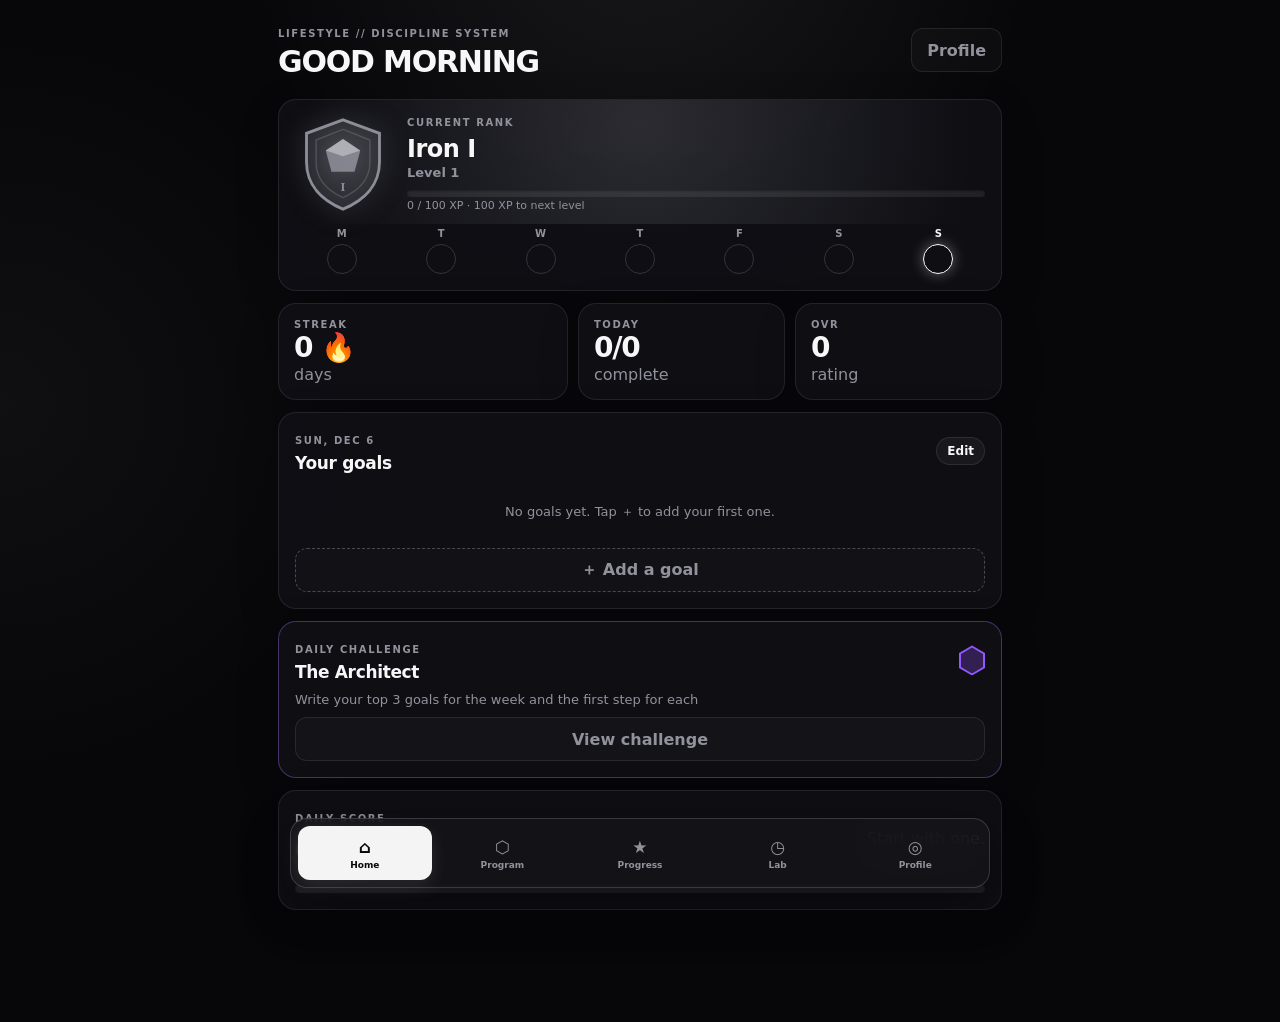
==== index.html @ c1b1f2b2 "Simplify step-sync shortcut to copy the number directly Drop the Text action from the setup guide (a" ====
<!doctype html>
<html lang="en">
<head>
<meta charset="utf-8">
<meta name="viewport" content="width=device-width,initial-scale=1,viewport-fit=cover">
<meta name="theme-color" content="#09090b">
<meta name="apple-mobile-web-app-capable" content="yes">
<meta name="apple-mobile-web-app-status-bar-style" content="black-translucent">
<meta name="apple-mobile-web-app-title" content="LIFESTYLE">
<link rel="manifest" href="manifest.json">
<title>LIFESTYLE — Discipline System</title>
<link rel="stylesheet" href="style.css">
</head>
<body>
<main class="app">
<header class="topbar">
  <div><div class="eyebrow">LIFESTYLE // DISCIPLINE SYSTEM</div><h1 id="greeting">GOOD EVENING</h1></div>
  <button id="topProfile" class="ghost" type="button">Profile</button>
</header>

<!-- HOME -->
<section id="home" class="page active">
  <section class="panel hero">
    <div class="hero-top">
      <div id="heroBadge" class="hero-badge"></div>
      <div class="hero-copy">
        <span class="label">CURRENT RANK</span>
        <h2 id="rank">Iron I</h2>
        <strong id="level" class="hero-level">Level 1</strong>
        <div class="progress"><i id="xpBar"></i></div>
        <span id="xpText" class="tiny">0 / 100 XP</span>
      </div>
    </div>
    <div id="weekStrip" class="week-strip"></div>
  </section>

  <section class="stats">
    <article class="stat"><span class="label">STREAK</span><strong id="streak">0 🔥</strong><span class="muted">days</span></article>
    <article class="stat"><span class="label">TODAY</span><strong id="today">0/0</strong><span class="muted">complete</span></article>
    <article class="stat"><span class="label">OVR</span><strong id="ovrMini">0</strong><span class="muted">rating</span></article>
  </section>

  <section class="panel">
    <div class="section-head"><div><span id="todayLabel" class="label">TODAY</span><h2>Your goals</h2></div><button id="editGoals" class="pill pill-btn" type="button">Edit</button></div>
    <div id="habitList"></div>
    <button id="addGoalBtn" class="add-goal" type="button">＋ Add a goal</button>
  </section>

  <section id="homeChallenge" class="panel challenge-teaser"></section>

  <section class="panel score-panel">
    <div class="section-head"><div><span class="label">DAILY SCORE</span><h2 id="score">0%</h2></div><span id="scoreMessage" class="muted">Start with one.</span></div>
    <div class="progress large"><i id="scoreBar"></i></div>
  </section>
</section>

<!-- GOAL MANAGER -->
<section id="goals" class="page">
  <section class="panel">
    <div class="section-head"><div><span class="label">GOAL BUILDER</span><h2>Your six areas</h2></div><button class="ghost back-btn" data-back="home" type="button">Done</button></div>
    <p class="muted intro">Add goals to any area, whenever you like. Harder goals earn more XP.</p>
    <div id="categoryManager"></div>
    <button id="addGoalBtn2" class="primary wide" type="button">＋ Add another goal</button>
  </section>
</section>

<!-- PROGRAM + CHALLENGES -->
<section id="program" class="page">
  <section id="programCard" class="panel program-card"></section>

  <section class="panel">
    <div class="section-head"><div><span class="label">DAILY CHALLENGE</span><h2 id="dailyDate">Today</h2></div></div>
    <div id="dailyChallenge"></div>
  </section>

  <section class="panel">
    <div class="section-head"><div><span class="label">WEEKLY CHALLENGE</span><h2>This week</h2></div><span id="weeklyReward" class="pill">+100 XP</span></div>
    <div id="weeklyChallenge"></div>
  </section>

  <section class="panel">
    <div class="section-head"><div><span class="label">YOUR CHALLENGES</span><h2>Personal arcs</h2></div><button id="newChallenge" class="pill pill-btn" type="button">＋ New</button></div>
    <div id="challengeList"></div>
  </section>
</section>

<!-- PROGRESS -->
<section id="progress" class="page">
  <section class="panel evolution-card">
    <div class="section-head"><div><span class="label">LIFE EVOLUTION</span><h2>Level up every area</h2></div><div class="ovr-box"><strong id="ovrBig">0</strong><span>OVR RATING</span></div></div>
    <div class="radar-wrap"><canvas id="radar" width="320" height="320" aria-label="Life stats radar chart"></canvas></div>
    <div id="categoryStats" class="category-tiles"></div>
  </section>

  <section class="panel rank-card">
    <div class="section-head"><div><span class="label">RANK PROGRESSION</span><h2 id="ladderHead">Climb the ranks</h2></div><span id="progressLevel" class="pill">LVL 1</span></div>
    <div id="ladder" class="ladder"></div>
  </section>

  <section class="panel">
    <div class="section-head"><div><span class="label">LIFETIME</span><h2>Your numbers</h2></div></div>
    <div class="big-stat-grid">
      <div><span class="label">TOTAL XP</span><strong id="totalXP">0</strong></div>
      <div><span class="label">BEST STREAK</span><strong id="bestStreak">0 🔥</strong></div>
      <div><span class="label">PERFECT DAYS</span><strong id="daysDone">0</strong></div>
      <div><span class="label">AVG SCORE</span><strong id="avgScore">0%</strong></div>
    </div>
  </section>
</section>

<!-- LAB -->
<section id="lab" class="page">
  <div class="segmented" role="tablist">
    <button class="seg active" data-lab="focusTab" type="button">Focus</button>
    <button class="seg" data-lab="journalTab" type="button">Journal</button>
    <button class="seg" data-lab="trackerTab" type="button">Tracker</button>
    <button class="seg" data-lab="todoTab" type="button">To-do</button>
  </div>

  <section id="focusTab" class="lab-tab active">
    <section class="panel focus"><span class="label">FOCUS MODE</span><h2>One task. No excuses.</h2>
      <div class="timer-presets"><button class="chip" data-min="15" type="button">15m</button><button class="chip active" data-min="25" type="button">25m</button><button class="chip" data-min="50" type="button">50m</button></div>
      <div id="timer" class="timer">25:00</div>
      <div class="timer-actions"><button id="startTimer" class="primary" type="button">Start</button><button id="resetTimer" class="ghost" type="button">Reset</button></div>
      <p class="muted">Stay on the task until the timer ends. Each finished session earns +10 XP.</p>
      <p id="focusCount" class="tiny"></p>
    </section>
  </section>

  <section id="journalTab" class="lab-tab">
    <section class="panel"><div class="section-head"><div><span class="label">JOURNAL</span><h2>Daily reflection</h2></div></div>
      <span class="label">HOW WAS TODAY?</span>
      <div id="moodPicker" class="mood-picker"></div>
      <textarea id="journalText" placeholder="What went well today? What will you do better tomorrow?"></textarea>
      <button id="saveJournal" class="primary wide" type="button">Save reflection</button><div id="journalSaved" class="toast"></div>
    </section>
    <section class="panel"><div class="section-head"><div><span class="label">PAST ENTRIES</span><h2>Look back</h2></div></div><div id="journalHistory"></div></section>
  </section>

  <section id="trackerTab" class="lab-tab">
    <section class="panel"><div class="section-head"><div><span class="label">DAILY TRACKER</span><h2>Body &amp; fuel</h2></div><span class="pill">Today</span></div>
      <div id="metrics" class="metrics"></div>
    </section>
    <section class="panel health-card">
      <div class="section-head"><div><span class="label">APPLE HEALTH</span><h2>Step sync</h2></div><span id="stepSyncStatus" class="pill">Not synced</span></div>
      <p class="muted intro">Bring today's step count in from Apple Health with a one-time iPhone Shortcut. Step goals like "Hit 10,000 steps" tick themselves when you reach them.</p>
      <label class="field"><span>Your shortcut's name</span><input id="shortcutName" maxlength="60" placeholder="LIFESTYLE Steps" autocomplete="off" autocapitalize="off" spellcheck="false"></label>
      <p class="tiny shortcut-hint">Type it exactly as it appears on the shortcut's tile in the Shortcuts app, capitals and spaces included.</p>
      <div class="health-actions"><button id="runStepShortcut" class="primary" type="button">Sync steps</button><button id="importSteps" class="ghost" type="button">Import copied steps</button></div>
      <details class="setup-guide">
        <summary>Set up the Shortcut (one time, about 2 minutes)</summary>
        <ol>
          <li>Open the <b>Shortcuts</b> app, tap <b>＋</b>, and name the new shortcut <b>LIFESTYLE Steps</b>. If you name it something else, type that name in the box above. To rename it later, open the shortcut and tap its name at the top.</li>
          <li>Add <b>Find Health Samples</b>. Set the type to <b>Steps</b>, add the filter <b>Start Date is Today</b>, and set <b>Group By</b> to <b>Day</b>.</li>
          <li>Add <b>Calculate Statistics</b> and choose <b>Sum</b>.</li>
          <li>Add <b>Round Number</b> (Ones Place).</li>
          <li>Add <b>Copy to Clipboard</b>. It should read <b>Copy Rounded Number to clipboard</b>; if not, tap the blue field and pick <b>Rounded Number</b>.</li>
          <li>Run it once and tap <b>Allow</b> when it asks for Health access. If it copies 0 or nothing, turn on Steps in Settings → Health → Data Access &amp; Devices → Shortcuts.</li>
        </ol>
        <p><b>Daily use:</b> tap <b>Sync steps</b>, let the shortcut run, come back here and tap <b>Import steps</b>. Your iPhone will ask to allow pasting.</p>
        <p><b>Using LIFESTYLE in a browser instead of the home screen?</b> Replace the last step with <b>Open URLs</b> pointing to <code id="stepUrl"></code><b>Rounded Number</b> and the steps arrive automatically.</p>
      </details>
    </section>
  </section>

  <section id="todoTab" class="lab-tab">
    <section class="panel"><div class="section-head"><div><span class="label">BRAIN DUMP</span><h2>To-do list</h2></div><button id="clearTodos" class="pill pill-btn" type="button">Clear done</button></div>
      <form id="todoForm" class="todo-form"><input id="todoInput" maxlength="120" placeholder="Something on your mind…" autocomplete="off"><button class="primary" type="submit">Add</button></form>
      <div id="todoList"></div>
    </section>
  </section>
</section>

<!-- PROFILE -->
<section id="profile" class="page">
  <section class="panel profile-card">
    <div id="profileBadge" class="profile-badge"></div>
    <input id="nameInput" class="name-input" maxlength="24" placeholder="Your name" autocomplete="off">
    <span id="profileRank" class="muted"></span>
    <div id="rankRow" class="rank-row"></div>
  </section>

  <section class="panel">
    <div class="section-head"><div><span class="label">MILESTONES</span><h2>Achievements</h2></div><span id="achCount" class="pill">0</span></div>
    <div id="achievements" class="badge-grid"></div>
  </section>

  <section class="panel settings">
    <div class="section-head"><div><span class="label">SETTINGS</span><h2>Your data</h2></div></div>
    <button id="manageGoals" class="ghost wide" type="button">Manage goals</button>
    <button id="exportBtn" class="ghost wide" type="button">Export backup</button>
    <button id="resetBtn" class="ghost wide danger" type="button">Reset everything</button>
    <p class="tiny">Everything is stored on this device only.</p>
  </section>
</section>

<nav class="nav" aria-label="Main navigation">
  <button class="nav-btn active" data-page="home" type="button"><b>⌂</b><span>Home</span></button>
  <button class="nav-btn" data-page="program" type="button"><b>⬡</b><span>Program</span></button>
  <button class="nav-btn" data-page="progress" type="button"><b>★</b><span>Progress</span></button>
  <button class="nav-btn" data-page="lab" type="button"><b>◷</b><span>Lab</span></button>
  <button class="nav-btn" data-page="profile" type="button"><b>◎</b><span>Profile</span></button>
</nav>

<div id="goalModal" class="modal hidden">
  <div class="modal-card">
    <div class="modal-head"><div><span class="label">NEW GOAL</span><h2>Add a goal</h2></div><button id="closeGoal" class="ghost" type="button">Close</button></div>
    <label class="field"><span>Area</span><select id="goalCategory"></select></label>
    <label class="field"><span>Your goal</span><input id="goalInput" maxlength="80" placeholder="e.g. Read for 20 minutes" autocomplete="off"></label>
    <div class="field"><span>Difficulty</span><div id="goalDiff" class="diff-display"></div></div>
    <button id="ideasBtn" class="idea-button" type="button">💡 Need ideas?</button>
    <div id="ideaList" class="idea-list hidden"></div>
    <button id="saveGoal" class="primary wide" type="button">Add goal</button>
  </div>
</div>

<div id="challengeModal" class="modal hidden">
  <div class="modal-card">
    <div class="modal-head"><div><span class="label">NEW CHALLENGE</span><h2>Start an arc</h2></div><button id="closeChallenge" class="ghost" type="button">Close</button></div>
    <label class="field"><span>Name</span><input id="chName" maxlength="40" placeholder="e.g. Winter Arc" autocomplete="off"></label>
    <label class="field"><span>What do you do each day?</span><input id="chTask" maxlength="80" placeholder="e.g. Train, read, no junk food" autocomplete="off"></label>
    <label class="field"><span>Area</span><select id="chCategory"></select></label>
    <label class="field"><span>Length</span><select id="chDays"><option value="7">7 days</option><option value="30" selected>30 days</option><option value="60">60 days</option><option value="90">90 days</option></select></label>
    <button id="saveChallenge" class="primary wide" type="button">Start challenge</button>
  </div>
</div>

<div id="stepBanner" class="step-banner hidden" role="status"><span>Back from Shortcuts?</span><button id="stepBannerBtn" class="primary" type="button">Import steps</button><button id="stepBannerClose" class="ghost" type="button" aria-label="Dismiss">✕</button></div>
<div id="toast" class="toast fixed-toast" aria-live="polite"></div>
</main>
<script src="app.js"></script>
</body>
</html>
---- style.css ----
:root{--bg:#07070a;--panel:rgba(17,17,22,.82);--card:rgba(26,26,33,.82);--line:rgba(255,255,255,.09);--line-strong:rgba(255,255,255,.16);--text:#f7f7f8;--muted:#92929d;--good:#9ee6b1;--accent:#f4f4f5;--glow:rgba(255,255,255,.12);--ease:cubic-bezier(.22,1,.36,1)}*{box-sizing:border-box}html{background:var(--bg);scroll-behavior:smooth}body{margin:0;background:radial-gradient(circle at 50% -10%,rgba(255,255,255,.07),transparent 34%),radial-gradient(circle at 0% 45%,rgba(255,255,255,.035),transparent 28%),var(--bg);background-attachment:fixed;color:var(--text);font-family:Inter,ui-sans-serif,system-ui,-apple-system,BlinkMacSystemFont,"Segoe UI",sans-serif;min-height:100vh}body:before{content:"";position:fixed;inset:-25%;pointer-events:none;background:radial-gradient(circle,rgba(255,255,255,.035) 0 1px,transparent 1px);background-size:28px 28px;mask-image:linear-gradient(to bottom,black,transparent 75%);opacity:.22;animation:drift 24s linear infinite;z-index:-1}@keyframes drift{to{transform:translate3d(28px,28px,0)}}button,input,textarea,select{font:inherit}button{cursor:pointer;-webkit-tap-highlight-color:transparent}.app{width:min(760px,100%);margin:auto;padding:28px 18px 100px}.topbar{display:flex;justify-content:space-between;align-items:flex-start;gap:16px;margin-bottom:22px;animation:rise .65s var(--ease) both}.eyebrow,.label{font-size:10px;letter-spacing:.16em;font-weight:800;color:var(--muted)}h1{font-size:30px;line-height:1;margin:8px 0 0;letter-spacing:-.04em}h2{font-size:17px;margin:5px 0 0;letter-spacing:-.02em}.muted,.tiny{color:var(--muted)}.tiny{font-size:11px}.ghost,.primary,.complete{border-radius:12px;min-height:44px;padding:0 15px;font-weight:800;transition:transform .25s var(--ease),background .25s ease,border-color .25s ease,box-shadow .25s ease,opacity .2s ease}.ghost{border:1px solid var(--line);background:rgba(255,255,255,.025);color:var(--muted)}.ghost:hover{color:var(--text);border-color:var(--line-strong);background:rgba(255,255,255,.06);transform:translateY(-2px)}.primary,.complete{background:var(--accent);color:#09090b;border:1px solid var(--accent);box-shadow:0 8px 25px rgba(255,255,255,.08)}.primary:hover,.complete:hover{transform:translateY(-2px);box-shadow:0 12px 32px rgba(255,255,255,.14)}.primary:active,.complete:active,.ghost:active{transform:scale(.97)}.primary:disabled{opacity:.35;cursor:not-allowed}.stats{display:grid;grid-template-columns:1.4fr 1fr 1fr;gap:10px;margin-bottom:12px}.stat,.panel{background:var(--panel);border:1px solid var(--line);border-radius:18px;box-shadow:0 14px 45px rgba(0,0,0,.14);backdrop-filter:blur(18px);-webkit-backdrop-filter:blur(18px)}.stat{padding:15px;display:flex;flex-direction:column;gap:3px;animation:rise .7s var(--ease) both;transition:transform .3s var(--ease),border-color .3s ease,box-shadow .3s ease}.stat:nth-child(2){animation-delay:.06s}.stat:nth-child(3){animation-delay:.12s}.stat:hover{transform:translateY(-3px);border-color:var(--line-strong);box-shadow:0 18px 50px rgba(0,0,0,.22)}.stat strong{font-size:28px;line-height:1.05;letter-spacing:-.04em}.progress{height:7px;background:rgba(255,255,255,.08);border-radius:999px;overflow:hidden;margin-top:8px;box-shadow:inset 0 1px 2px rgba(0,0,0,.35)}.progress i,.mini-progress i,.rank-line i{display:block;height:100%;width:0;background:linear-gradient(90deg,#bdbdc4,#fff);border-radius:999px;transition:width .8s var(--ease);position:relative}.progress i:after,.mini-progress i:after,.rank-line i:after{content:"";position:absolute;inset:0;background:linear-gradient(90deg,transparent,rgba(255,255,255,.45),transparent);transform:translateX(-100%);animation:shine 2.6s ease-in-out infinite}@keyframes shine{50%,100%{transform:translateX(100%)}}.progress.large{height:9px;margin-top:15px}.panel{padding:16px;margin-bottom:12px;animation:rise .7s var(--ease) both;transition:border-color .3s ease,box-shadow .3s ease}.panel:hover{border-color:rgba(255,255,255,.13)}.section-head{display:flex;justify-content:space-between;align-items:center;gap:12px;margin-bottom:10px}.pill,.count{background:rgba(255,255,255,.045);border:1px solid var(--line);border-radius:999px;padding:6px 10px;font-size:12px;font-weight:800}.habit{display:flex;align-items:center;gap:12px;border-top:1px solid var(--line);padding:12px 0;animation:fadeSlide .4s var(--ease) both}.category-heading{display:flex;justify-content:space-between;padding:14px 0 5px;font-size:11px;font-weight:800;color:var(--muted);letter-spacing:.04em}.category-heading small{font-size:10px}.check{width:44px;height:44px;flex:0 0 44px;border-radius:13px;border:1px solid #3a3a42;background:#17171b;color:transparent;font-weight:900;font-size:18px;transition:transform .3s var(--ease),background .3s ease,border-color .3s ease,box-shadow .3s ease}.check:hover{transform:scale(1.05);border-color:#62626b}.check:active{transform:scale(.92)}.check.done{background:var(--accent);color:#09090b;border-color:var(--accent);box-shadow:0 0 22px rgba(255,255,255,.16);animation:pop .4s var(--ease)}.habit-info{min-width:0;flex:1}.habit-name{font-size:14px;font-weight:750;overflow-wrap:anywhere}.habit-meta{font-size:11px;color:var(--muted);margin-top:3px}.xp{font-size:11px;color:var(--muted);font-weight:800}.add-goal{width:100%;height:44px;border:1px dashed #484850;background:rgba(255,255,255,.015);color:var(--muted);border-radius:12px;font-weight:800;margin-top:7px;transition:all .3s var(--ease)}.add-goal:hover{color:var(--text);border-color:#777780;background:rgba(255,255,255,.045);transform:translateY(-2px)}.score-panel h2{font-size:32px}.history{display:grid;grid-template-columns:repeat(7,1fr);gap:7px}.day{text-align:center}.day-name{font-size:9px;color:var(--muted);font-weight:800;margin-bottom:6px}.day-box{height:42px;border-radius:10px;border:1px solid var(--line);background:#19191e;display:grid;place-items:center;font-size:11px;font-weight:800;transition:transform .25s var(--ease),background .3s ease,box-shadow .3s ease}.day-box:hover{transform:translateY(-3px)}.day-box.done{background:#f4f4f5;color:#09090b;box-shadow:0 7px 18px rgba(255,255,255,.08)}.day-box.partial{background:#77777f;color:#fff}.complete{width:100%;min-height:52px;font-size:13px;letter-spacing:.08em;margin-top:2px}.page{display:none}.page.active{display:block;animation:pageIn .45s var(--ease) both}.intro{font-size:13px;line-height:1.5}.manager-category,.setup-category{background:var(--card);border:1px solid var(--line);border-radius:14px;padding:13px;margin-top:9px;transition:transform .3s var(--ease),border-color .3s ease,background .3s ease}.manager-category:hover,.setup-category:hover{transform:translateY(-2px);border-color:var(--line-strong);background:rgba(31,31,39,.9)}.category-title{display:flex;justify-content:space-between;align-items:center;gap:10px}.count{font-size:10px;color:var(--muted)}.count.valid{color:var(--good);border-color:#33523c}.manager-category>small,.setup-category>small{display:block;color:var(--muted);font-size:11px;line-height:1.4;margin-top:4px}.manage-row{display:flex;align-items:center;gap:10px;padding:9px 0 0;margin-top:8px;border-top:1px solid var(--line)}.manage-goal{flex:1;font-size:13px}.delete{border:1px solid var(--line);background:transparent;color:var(--muted);border-radius:10px;min-height:36px;padding:0 10px;transition:all .25s ease}.delete:hover{color:#fff;border-color:#666;background:rgba(255,255,255,.05)}.wide{width:100%;margin-top:10px}.setup-add{width:100%;margin-top:10px;min-height:38px;border:1px dashed #44444c;background:transparent;color:var(--text);border-radius:10px;font-weight:750;transition:all .25s ease}.setup-add:hover{border-color:#777780;background:rgba(255,255,255,.04);transform:translateY(-1px)}.setup-goal{font-size:11px;color:var(--muted);padding:5px 0 0}.big-stat-grid{display:grid;grid-template-columns:1fr 1fr;gap:10px}.big-stat-grid>div{background:var(--card);border:1px solid var(--line);border-radius:14px;padding:14px;display:flex;flex-direction:column;gap:7px;transition:transform .3s var(--ease),border-color .3s ease}.big-stat-grid>div:hover{transform:translateY(-3px);border-color:var(--line-strong)}.big-stat-grid strong{font-size:26px}.achievements{display:grid;gap:9px;margin-top:12px}.achievement{display:flex;align-items:center;gap:12px;padding:12px;background:var(--card);border:1px solid var(--line);border-radius:13px;transition:transform .3s var(--ease),border-color .3s ease}.achievement:hover{transform:translateX(3px);border-color:var(--line-strong)}.achievement .icon{width:38px;height:38px;display:grid;place-items:center;border-radius:10px;background:#27272d}.achievement.locked{opacity:.45}.achievement strong{font-size:13px}.achievement small{display:block;color:var(--muted);margin-top:2px}.rank-card,.evolution-card{overflow:hidden}.rank-track{display:grid;grid-template-columns:repeat(7,1fr);gap:5px;margin:20px 0 14px}.rank-node{text-align:center;color:#62626c;transition:color .3s ease,transform .3s var(--ease)}.rank-node:hover{transform:translateY(-3px)}.rank-node span{display:grid;place-items:center;margin:auto;width:27px;height:27px;border-radius:50%;border:1px solid #393941;font-size:10px;font-weight:900;transition:all .35s var(--ease)}.rank-node small{display:block;font-size:8px;margin-top:5px;white-space:nowrap}.rank-node.passed{color:#bdbdc5}.rank-node.passed span{background:#f4f4f5;color:#09090b;border-color:#f4f4f5;box-shadow:0 0 14px rgba(255,255,255,.08)}.rank-node.current{color:#fff}.rank-node.current span{box-shadow:0 0 24px rgba(255,255,255,.24);background:#fff;color:#09090b;animation:pulseGlow 2s ease-in-out infinite}.rank-line{height:7px;background:#28282f;border-radius:999px;overflow:hidden}.rank-copy{display:flex;justify-content:space-between;margin-top:7px;color:var(--muted);font-size:10px;font-weight:800}.radar-wrap{display:grid;place-items:center;margin:-5px 0}.radar-wrap canvas{width:min(100%,340px);height:auto;filter:drop-shadow(0 0 20px rgba(255,255,255,.06))}.category-stats{display:grid;gap:9px}.cat-stat{display:grid;grid-template-columns:28px 1fr 30px;align-items:center;gap:8px;background:var(--card);border:1px solid var(--line);border-radius:12px;padding:9px;transition:transform .25s var(--ease),border-color .25s ease}.cat-stat:hover{transform:translateX(3px);border-color:var(--line-strong)}.cat-stat>span{font-size:17px}.cat-stat strong{font-size:11px}.cat-stat b{text-align:right;font-size:11px}.mini-progress{height:5px;background:#29292f;border-radius:99px;overflow:hidden;margin-top:5px}.focus{text-align:center;padding:28px 18px}.focus h2{font-size:22px}.timer{font-size:64px;font-weight:900;letter-spacing:-.05em;margin:25px 0;background:linear-gradient(180deg,#fff,#a5a5ad);-webkit-background-clip:text;background-clip:text;color:transparent;text-shadow:0 0 30px rgba(255,255,255,.08)}.timer-actions{display:flex;justify-content:center;gap:8px}.focus p{max-width:480px;margin:20px auto 0;font-size:13px;line-height:1.5}textarea{width:100%;min-height:220px;resize:vertical;padding:13px;border:1px solid var(--line);border-radius:12px;background:rgba(13,13,16,.8);color:var(--text);outline:none;font-size:16px;line-height:1.5;transition:border-color .25s ease,box-shadow .25s ease}textarea:focus,.field input:focus,.field select:focus{border-color:rgba(255,255,255,.3);box-shadow:0 0 0 4px rgba(255,255,255,.04)}.nav{position:fixed;left:50%;bottom:12px;transform:translateX(-50%);width:min(700px,calc(100% - 24px));display:grid;grid-template-columns:repeat(5,1fr);gap:4px;padding:7px;background:rgba(21,21,25,.82);border:1px solid var(--line-strong);border-radius:17px;backdrop-filter:blur(20px);-webkit-backdrop-filter:blur(20px);box-shadow:0 15px 45px rgba(0,0,0,.4);z-index:5}.nav-btn{min-height:54px;border:0;background:transparent;color:var(--muted);border-radius:12px;display:flex;flex-direction:column;align-items:center;justify-content:center;gap:3px;transition:all .3s var(--ease)}.nav-btn b{font-size:17px;transition:transform .3s var(--ease)}.nav-btn span{font-size:9px;font-weight:800}.nav-btn:hover{color:var(--text);background:rgba(255,255,255,.05)}.nav-btn:hover b{transform:translateY(-2px)}.nav-btn.active{background:#f4f4f5;color:#09090b;box-shadow:0 5px 18px rgba(255,255,255,.1);animation:navPop .35s var(--ease)}.modal{position:fixed;inset:0;background:rgba(0,0,0,.78);backdrop-filter:blur(14px);-webkit-backdrop-filter:blur(14px);z-index:15;display:grid;place-items:center;padding:16px}.modal:not(.hidden){animation:fadeIn .25s ease both}.modal.hidden{display:none}.modal-card{width:min(600px,100%);max-height:90vh;overflow:auto;background:rgba(17,17,21,.94);border:1px solid #383840;border-radius:20px;padding:18px;box-shadow:0 25px 90px rgba(0,0,0,.7);animation:modalIn .45s var(--ease) both}.modal-head{display:flex;justify-content:space-between;align-items:flex-start;gap:12px}.field{display:block;margin-top:14px}.field span{display:block;color:var(--muted);font-size:10px;font-weight:800;letter-spacing:.1em;margin-bottom:6px}.field input,.field select{width:100%;height:46px;padding:0 12px;border:1px solid var(--line);border-radius:11px;background:#0c0c0f;color:var(--text);outline:none;transition:border-color .25s ease,box-shadow .25s ease}.idea-button{width:100%;height:42px;margin-top:9px;border:1px solid var(--line);background:var(--card);color:var(--text);border-radius:11px;font-weight:750;transition:all .25s ease}.idea-button:hover{background:rgba(255,255,255,.07);border-color:var(--line-strong);transform:translateY(-1px)}.idea-list{display:grid;gap:6px;margin-top:8px}.idea-list button{display:flex;justify-content:space-between;gap:10px;text-align:left;border:1px solid var(--line);background:#0d0d10;color:var(--muted);border-radius:10px;padding:10px;font-size:12px;transition:all .25s ease}.idea-list button:hover{color:var(--text);border-color:#55555f;transform:translateX(2px)}.hidden{display:none!important}.empty{padding:20px 0;color:var(--muted);font-size:13px;text-align:center}@keyframes rise{from{opacity:0;transform:translateY(12px)}to{opacity:1;transform:translateY(0)}}@keyframes pageIn{from{opacity:0;transform:translateY(8px)}to{opacity:1;transform:translateY(0)}}@keyframes fadeSlide{from{opacity:0;transform:translateX(-7px)}to{opacity:1;transform:translateX(0)}}@keyframes fadeIn{from{opacity:0}to{opacity:1}}@keyframes modalIn{from{opacity:0;transform:translateY(18px) scale(.97)}to{opacity:1;transform:translateY(0) scale(1)}}@keyframes pop{0%{transform:scale(.82)}65%{transform:scale(1.08)}100%{transform:scale(1)}}@keyframes pulseGlow{0%,100%{box-shadow:0 0 16px rgba(255,255,255,.15)}50%{box-shadow:0 0 30px rgba(255,255,255,.32)}}@keyframes navPop{from{transform:scale(.94)}to{transform:scale(1)}}@media(max-width:560px){.app{padding:22px 13px 100px}h1{font-size:26px}.stats{grid-template-columns:1fr 1fr}.main-stat{grid-column:1/-1}.timer{font-size:54px}.rank-node small{font-size:7px}}@media(prefers-reduced-motion:reduce){html{scroll-behavior:auto}body:before,.rank-node.current span,.progress i:after,.mini-progress i:after,.rank-line i:after{animation:none}.topbar,.stat,.panel,.habit,.page.active,.modal:not(.hidden),.modal-card{animation:none}.ghost,.primary,.complete,.stat,.panel,.check,.add-goal,.manager-category,.setup-category,.big-stat-grid>div,.achievement,.rank-node,.cat-stat,.nav-btn,.day-box,.idea-button,.idea-list button{transition:none}.progress i,.rank-line i,.mini-progress i{transition:none}}
/* ---------- v4 components ---------- */
.pill-btn{color:var(--text);cursor:pointer;transition:background .25s ease,border-color .25s ease}.pill-btn:hover{background:rgba(255,255,255,.09);border-color:var(--line-strong)}
.hex{--c:#fff;display:inline-block;width:18px;height:20px;flex:0 0 auto;clip-path:polygon(50% 0,100% 25%,100% 75%,50% 100%,0 75%,0 25%);background:var(--c);position:relative;vertical-align:middle;filter:drop-shadow(0 0 6px var(--c))}
.hex:after{content:"";position:absolute;inset:2px;clip-path:inherit;background:color-mix(in srgb,var(--c) 28%,#0b0b0e)}
.hex.lg{width:26px;height:30px}.hex.xl{width:40px;height:46px}.hex.xl:after{inset:3px}
.badge{display:block;overflow:visible;filter:drop-shadow(0 0 12px color-mix(in srgb,var(--c) 55%,transparent))}.badge.locked{filter:none;opacity:.7}

.hero{position:relative;overflow:hidden}
.hero:before{content:"";position:absolute;inset:-40% -20% auto;height:200px;background:radial-gradient(circle,color-mix(in srgb,var(--c,#fff) 22%,transparent),transparent 65%);pointer-events:none}
.hero-top{display:flex;gap:16px;align-items:center;position:relative}
.hero-badge{flex:0 0 96px;display:grid;place-items:center;animation:float 5s ease-in-out infinite}
.hero-copy{flex:1;min-width:0;display:flex;flex-direction:column;gap:2px}.hero-copy h2{font-size:24px}
.hero-level{font-size:13px;color:var(--muted);font-weight:700}
.week-strip{display:grid;grid-template-columns:repeat(7,1fr);gap:6px;margin-top:16px;position:relative}
.wk{display:flex;flex-direction:column;align-items:center;gap:5px;font-size:10px;font-weight:800;color:var(--muted)}
.wk i{width:30px;height:30px;border-radius:50%;border:1.5px solid #34343c;display:grid;place-items:center;font-style:normal;font-size:12px;color:#09090b}
.wk.done i{background:#f4f4f5;border-color:#f4f4f5}.wk.partial i{border-color:#8a8a94;border-style:dashed}
.wk.today span{color:var(--text)}.wk.today i{border-color:#fff;box-shadow:0 0 14px rgba(255,255,255,.35)}.wk.future{opacity:.4}

.task{--c:#fff;width:100%;display:flex;align-items:center;gap:12px;text-align:left;color:var(--text);background:color-mix(in srgb,var(--c) 6%,#121216);border:1px solid color-mix(in srgb,var(--c) 45%,transparent);border-radius:14px;padding:13px 14px;margin-top:8px;box-shadow:0 0 18px color-mix(in srgb,var(--c) 10%,transparent);transition:transform .25s var(--ease),box-shadow .25s ease,opacity .25s ease;animation:fadeSlide .4s var(--ease) both}
.task:hover{transform:translateY(-2px);box-shadow:0 0 26px color-mix(in srgb,var(--c) 22%,transparent)}.task:active{transform:scale(.98)}
.task-name{flex:1;font-size:14px;font-weight:700;overflow-wrap:anywhere}
.task .box{width:24px;height:24px;border-radius:7px;border:1.5px solid #55555f;display:grid;place-items:center;font-weight:900;font-size:13px;flex:0 0 24px}
.task.done{opacity:.72}.task.done .task-name{text-decoration:line-through;text-decoration-color:color-mix(in srgb,var(--c) 70%,transparent)}
.task.done .box{background:var(--c);border-color:var(--c);color:#09090b;animation:pop .4s var(--ease)}
.challenge-teaser{border-color:color-mix(in srgb,var(--c,#fff) 30%,var(--line))}.challenge-teaser p{margin:0;font-size:13px}

.program-card{text-align:center}.program-card .section-head{text-align:left}
.prog-title{font-size:22px;margin:8px 0 0}
.hex-ring{position:relative;width:170px;height:170px;margin:18px auto}
.hex-ring .hex{position:absolute;left:50%;top:50%;margin:-15px 0 0 -13px}
.hex-ring .hex:nth-child(1){transform:translate(0,-62px)}.hex-ring .hex:nth-child(2){transform:translate(54px,-31px)}.hex-ring .hex:nth-child(3){transform:translate(54px,31px)}
.hex-ring .hex:nth-child(4){transform:translate(0,62px)}.hex-ring .hex:nth-child(5){transform:translate(-54px,31px)}.hex-ring .hex:nth-child(6){transform:translate(-54px,-31px)}
.hex-ring b{position:absolute;inset:0;display:grid;place-items:center;font-size:26px;letter-spacing:-.03em;text-shadow:0 0 18px rgba(255,255,255,.4)}
.week-tabs{display:flex;gap:6px;overflow-x:auto;padding:14px 0 6px;scrollbar-width:none}.week-tabs::-webkit-scrollbar{display:none}
.chip{flex:0 0 auto;border:1px solid var(--line);background:transparent;color:var(--muted);border-radius:999px;padding:7px 13px;font-size:11px;font-weight:800;transition:all .2s ease}
.chip:hover{color:var(--text)}.chip.active{background:rgba(255,255,255,.12);border-color:var(--line-strong);color:var(--text)}
.week-range{display:block;text-align:left;margin:8px 0}
.pdays{display:grid;gap:7px;text-align:left}
.pday{display:grid;grid-template-columns:62px 1fr 40px;align-items:center;gap:8px;padding:11px 13px;border-radius:12px;border:1px solid var(--line);background:var(--card);font-size:13px;font-weight:750}
.pday small{color:var(--muted);font-weight:600}.pday b{text-align:right}
.pday.done{border-color:rgba(158,230,177,.4);background:rgba(158,230,177,.08)}.pday.done b{color:var(--good)}
.pday.today{border-color:#fff;box-shadow:0 0 18px rgba(255,255,255,.12)}.pday.missed b{color:#ff6b6b}.pday.future{opacity:.45}
.daily-card{--c:#fff;position:relative;overflow:hidden;border-radius:16px;padding:18px;border:1px solid color-mix(in srgb,var(--c) 45%,transparent);background:radial-gradient(circle at 100% 0,color-mix(in srgb,var(--c) 20%,transparent),transparent 60%),#101014;box-shadow:0 0 30px color-mix(in srgb,var(--c) 12%,transparent)}
.daily-card h3{font-family:Georgia,"Times New Roman",serif;font-weight:400;font-size:30px;margin:10px 0 6px;letter-spacing:-.02em}
.daily-card p{margin:0;color:#c8c8d0;font-size:14px;line-height:1.45}
.daily-tag{display:inline-flex;align-items:center;gap:7px;font-size:10px;font-weight:800;letter-spacing:.14em;color:var(--c)}
.w-name{font-size:18px;margin:0 0 4px}.w-foot{display:flex;justify-content:space-between;margin-top:6px}
.arc{--c:#fff;border:1px solid color-mix(in srgb,var(--c) 40%,transparent);background:linear-gradient(135deg,color-mix(in srgb,var(--c) 10%,#111115),#0e0e12);border-radius:16px;padding:15px;margin-top:9px}
.arc-head{display:flex;justify-content:space-between;align-items:center;gap:10px}.arc-head h3{font-family:Georgia,serif;font-weight:400;font-size:22px;margin:0}
.countdown{font:700 11px ui-monospace,Menlo,monospace;color:var(--c);letter-spacing:.05em;white-space:nowrap}
.arc-task{font-size:12px;margin:4px 0 10px}
.arc-stats{display:grid;grid-template-columns:repeat(3,1fr);gap:8px}.arc-stats b{display:block;font-size:22px}.arc-stats small{font-size:9px;color:var(--muted);font-weight:800;letter-spacing:.1em}
.arc-actions{display:flex;gap:8px;align-items:center;justify-content:space-between;margin-top:12px}.arc-actions .check-in{flex:1}

.evolution-card .radar-wrap canvas{width:min(100%,360px)}
.category-tiles{display:grid;grid-template-columns:1fr 1fr;gap:10px;margin-top:6px}
.cat-tile{--c:#fff;display:flex;align-items:center;gap:14px;padding:16px;border-radius:16px;background:#111115;border:1px solid color-mix(in srgb,var(--c) 30%,transparent);box-shadow:0 0 22px color-mix(in srgb,var(--c) 16%,transparent),inset 0 0 20px color-mix(in srgb,var(--c) 5%,transparent);transition:transform .3s var(--ease)}
.cat-tile:hover{transform:translateY(-3px)}
.cat-tile strong{display:block;font-size:34px;line-height:1;letter-spacing:-.03em}.cat-tile small{color:var(--c);font-size:12px;font-weight:600}
#ladderHead{font-weight:500}#ladderHead b{font-weight:800}
.ladder{display:flex;flex-direction:column;padding:10px 0 4px 6px}
.rung{display:flex;align-items:center;gap:16px}.rung>svg{flex:0 0 auto}
.rung>div{display:flex;flex-direction:column}
.rung h3{margin:1px 0;font-size:18px;letter-spacing:-.02em}.rung small{font:600 10px ui-monospace,Menlo,monospace;color:var(--muted);letter-spacing:.06em}
.rung .achieved{font-size:9px;color:#6e6e78}
.rung.current h3{font-size:26px}.rung.current small{color:var(--c);font-size:12px}.cur-label{font-size:11px;color:var(--c);font-weight:600}
.rung.current>svg{animation:float 4s ease-in-out infinite}
.rung.locked h3{color:#c8c8d0;font-weight:500}.rung.locked small{color:#55555f}
.ladder-dots{display:flex;flex-direction:column;gap:7px;padding:8px 0;width:56px;align-items:center}
.ladder-dots i{width:10px;height:11px;clip-path:polygon(50% 0,100% 25%,100% 75%,50% 100%,0 75%,0 25%);background:#55555f;position:relative}
.ladder-dots i:after{content:"";position:absolute;inset:1.5px;clip-path:inherit;background:#0e0e12}
.ladder-dots.lit i{background:#c8c8d0}

.segmented{display:grid;grid-template-columns:repeat(4,1fr);gap:4px;padding:4px;border-radius:14px;background:var(--panel);border:1px solid var(--line);margin-bottom:12px}
.seg{min-height:40px;border:0;border-radius:10px;background:transparent;color:var(--muted);font-weight:800;font-size:12px;transition:all .2s ease}
.seg.active{background:#f4f4f5;color:#09090b}
.lab-tab{display:none}.lab-tab.active{display:block;animation:pageIn .35s var(--ease) both}
.timer-presets{display:flex;justify-content:center;gap:6px;margin-top:16px}
.mood-picker{display:flex;gap:8px;margin:8px 0 12px}
.mood{flex:1;height:48px;border-radius:12px;border:1px solid var(--line);background:var(--card);font-size:22px;filter:grayscale(1);opacity:.55;transition:all .2s ease}
.mood:hover{opacity:.9}.mood.active{filter:none;opacity:1;border-color:var(--line-strong);background:rgba(255,255,255,.08);transform:translateY(-2px)}
.entry{border-top:1px solid var(--line);padding:10px 0}
.entry summary{display:grid;grid-template-columns:24px auto 1fr;gap:10px;align-items:center;cursor:pointer;list-style:none}.entry summary::-webkit-details-marker{display:none}
.entry summary b{font-size:12px}.entry summary small{color:var(--muted);font-size:12px;white-space:nowrap;overflow:hidden;text-overflow:ellipsis}
.entry p{white-space:pre-wrap;font-size:13px;line-height:1.5;color:#d4d4da;margin:10px 0 2px}
.metrics{display:grid;grid-template-columns:1fr 1fr;gap:10px}
.metric{background:var(--card);border:1px solid var(--line);border-radius:14px;padding:12px;display:flex;flex-direction:column;gap:9px}
.metric-head{display:flex;justify-content:space-between;align-items:center;font-size:13px}.metric-head small{color:var(--muted);font-size:10px}
.stepper{display:grid;grid-template-columns:34px 1fr 34px;gap:5px}
.stepper button{height:36px;border-radius:10px;border:1px solid var(--line);background:#0c0c0f;color:var(--text);font-weight:800}
.stepper input{width:100%;min-width:0;height:36px;border-radius:10px;border:1px solid var(--line);background:#0c0c0f;color:var(--text);text-align:center;font-weight:800;font-size:15px;outline:none;-moz-appearance:textfield}
.stepper input::-webkit-inner-spin-button{-webkit-appearance:none}
.spark{display:flex;align-items:flex-end;gap:3px;height:28px}.spark i{flex:1;background:#34343c;border-radius:3px 3px 1px 1px}.spark i.now{background:#f4f4f5}
.todo-form{display:flex;gap:8px;margin-bottom:6px}
.todo-form input{flex:1;min-width:0;height:44px;padding:0 12px;border:1px solid var(--line);border-radius:11px;background:#0c0c0f;color:var(--text);outline:none}
.todo{display:flex;align-items:center;gap:10px;padding:9px 0;border-top:1px solid var(--line)}.todo span{flex:1;font-size:14px;overflow-wrap:anywhere}
.todo-check{width:26px;height:26px;border-radius:8px;border:1.5px solid #55555f;background:transparent;color:#09090b;font-weight:900;flex:0 0 26px}
.todo.done span{color:var(--muted);text-decoration:line-through}.todo.done .todo-check{background:#f4f4f5;border-color:#f4f4f5}

.profile-card{display:flex;flex-direction:column;align-items:center;text-align:center;gap:6px;padding-top:24px}
.profile-badge{animation:float 5s ease-in-out infinite}
.name-input{background:transparent;border:0;border-bottom:1px dashed transparent;color:var(--text);font-size:26px;font-weight:800;text-align:center;width:min(280px,100%);outline:none;letter-spacing:-.03em}
.name-input:hover,.name-input:focus{border-bottom-color:var(--line-strong)}
.rank-row{display:flex;align-items:flex-end;justify-content:center;gap:10px;margin-top:14px;flex-wrap:wrap}
.rr{display:flex;flex-direction:column;align-items:center;gap:4px}.rr small{font-size:9px;color:var(--muted);font-weight:700}.rr.current small{color:var(--text)}
.badge-grid{display:grid;grid-template-columns:repeat(3,1fr);gap:10px}
.ach{--c:#3b3b45;display:flex;flex-direction:column;align-items:center;text-align:center;gap:5px;padding:12px 6px;border-radius:14px;background:var(--card);border:1px solid var(--line)}
.ach-badge{width:52px;height:58px;clip-path:polygon(50% 0,100% 22%,100% 70%,50% 100%,0 70%,0 22%);background:var(--c);display:grid;place-items:center;position:relative}
.ach-badge:after{content:"";position:absolute;inset:3px;clip-path:inherit;background:radial-gradient(circle at 50% 30%,color-mix(in srgb,var(--c) 45%,#16161b),#101014)}
.ach-badge span{position:relative;z-index:1;font-size:22px}
.ach strong{font-size:11px;letter-spacing:.04em;text-transform:uppercase}.ach small{font-size:9px;color:var(--muted)}
.ach.locked .ach-badge span{filter:grayscale(1);opacity:.4}.ach.locked strong{color:var(--muted)}
.settings .wide{display:block}.danger:hover{color:#ff6b6b;border-color:rgba(255,107,107,.4)}
.back-btn{min-height:36px}
.manager-category .xp{margin-right:4px}
@keyframes float{0%,100%{transform:translateY(0)}50%{transform:translateY(-5px)}}
@media(max-width:560px){.stats{grid-template-columns:repeat(3,1fr)}.stat strong{font-size:22px}.badge-grid{grid-template-columns:repeat(2,1fr)}.cat-tile{padding:13px;gap:10px}.cat-tile strong{font-size:28px}.hex.xl{width:32px;height:37px}}
@media(prefers-reduced-motion:reduce){.hero-badge,.profile-badge,.rung.current>svg{animation:none}}

.idea-head{display:flex;justify-content:space-between;align-items:center;gap:10px;margin-top:2px}
.idea-list .idea-refresh{border:1px solid var(--line);background:rgba(255,255,255,.04);color:var(--text);border-radius:999px;padding:6px 12px;font-size:11px;font-weight:800;transition:background .2s ease,border-color .2s ease}.idea-list .idea-refresh:hover{background:rgba(255,255,255,.1);border-color:var(--line-strong)}.idea-list .idea-refresh:active{transform:scale(.95)}
.diff-display{display:flex;align-items:center;height:46px;padding:0 14px;border:1px solid var(--line);border-radius:11px;background:#0c0c0f;color:var(--muted);font-size:13px;font-weight:700;transition:color .2s ease,border-color .2s ease}
.diff-display.d1{color:#9ee6b1;border-color:rgba(158,230,177,.35)}.diff-display.d2{color:#f0c75e;border-color:rgba(240,199,94,.35)}.diff-display.d3{color:#ff7b6b;border-color:rgba(255,123,107,.35)}
.idea-diff{flex:0 0 auto;font-size:10px;font-weight:800;border-radius:999px;padding:2px 8px;border:1px solid currentColor}.idea-diff.d1{color:#9ee6b1}.idea-diff.d2{color:#f0c75e}.idea-diff.d3{color:#ff7b6b}
.ovr-box{display:flex;flex-direction:column;align-items:flex-end;flex:0 0 auto;padding:8px 12px;border:1px solid var(--line-strong);border-radius:14px;background:rgba(255,255,255,.04);box-shadow:0 0 22px rgba(255,255,255,.06)}
.ovr-box strong{font-size:32px;line-height:1;letter-spacing:-.04em;text-shadow:0 0 16px rgba(255,255,255,.35)}.ovr-box span{font:600 9px ui-monospace,Menlo,monospace;letter-spacing:.08em;color:var(--muted);margin-top:4px}
.health-actions{display:grid;grid-template-columns:1fr 1fr;gap:8px;margin-top:12px}
.setup-guide{margin-top:12px;border-top:1px solid var(--line);padding-top:10px;font-size:13px;line-height:1.5;color:#d4d4da}
.setup-guide summary{cursor:pointer;font-weight:800;color:var(--text);list-style:none}.setup-guide summary::-webkit-details-marker{display:none}.setup-guide summary:before{content:"▸ ";color:var(--muted)}.setup-guide[open] summary:before{content:"▾ "}
.setup-guide ol{padding-left:20px;margin:10px 0}.setup-guide li{margin-bottom:6px}.setup-guide p{margin:8px 0 0}
.setup-guide code{font:600 12px ui-monospace,Menlo,monospace;background:#1c1c22;border:1px solid var(--line);border-radius:6px;padding:1px 5px;overflow-wrap:anywhere}
.step-banner{position:fixed;left:0;right:0;margin:0 auto;bottom:86px;width:min(520px,calc(100% - 24px));display:flex;align-items:center;gap:8px;padding:10px 10px 10px 16px;border-radius:16px;background:rgba(24,24,30,.96);border:1px solid var(--line-strong);box-shadow:0 14px 40px rgba(0,0,0,.45);z-index:12;animation:rise .35s var(--ease) both}
.step-banner span{flex:1;font-size:13px;font-weight:700}.step-banner .ghost{min-height:40px;padding:0 12px}.step-banner .primary{min-height:40px}
.health-card .field{margin-top:10px}.shortcut-hint{margin:6px 0 0}
.fixed-toast{position:fixed;left:0;right:0;margin:0 auto;bottom:150px;width:max-content;max-width:min(520px,calc(100% - 32px));padding:11px 16px;border-radius:14px;background:rgba(244,244,245,.97);color:#09090b;font-size:13px;font-weight:700;line-height:1.4;text-align:center;box-shadow:0 12px 34px rgba(0,0,0,.45);z-index:20;pointer-events:none;animation:rise .3s var(--ease) both}
.fixed-toast:empty{display:none}
#journalSaved{color:var(--good);font-size:12px;font-weight:700;margin-top:8px;min-height:16px}
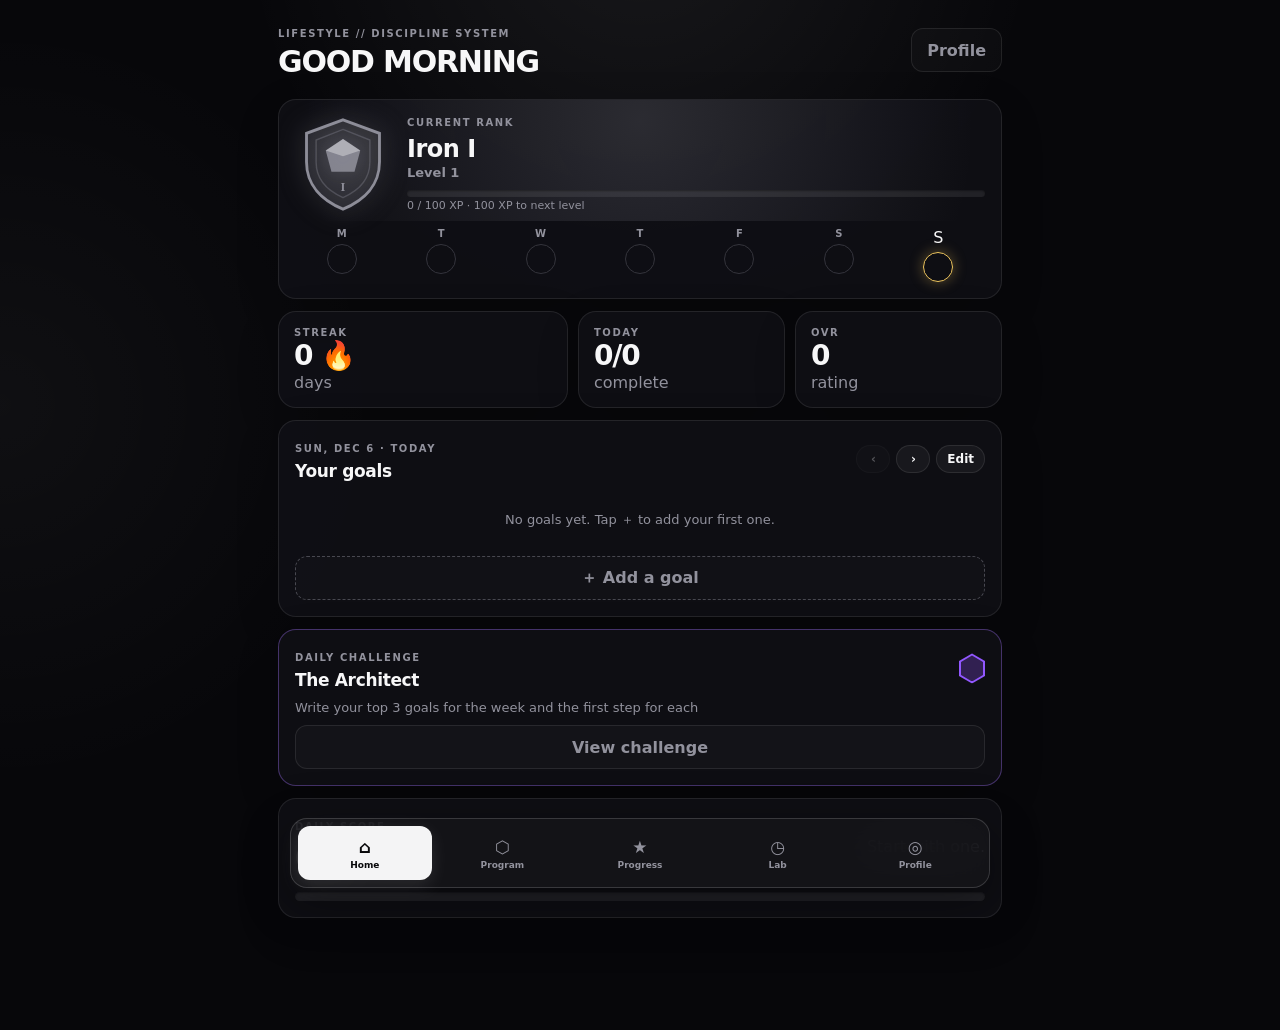
==== commit aa96a939: "Plan goals for future days, locked until the day arrives - Home's goal list can show tomorrow or any" ====
--- a/index.html
+++ b/index.html
@@ -41,7 +41,8 @@
   </section>
 
   <section class="panel">
-    <div class="section-head"><div><span id="todayLabel" class="label">TODAY</span><h2>Your goals</h2></div><button id="editGoals" class="pill pill-btn" type="button">Edit</button></div>
+    <div class="section-head"><div><span id="todayLabel" class="label">TODAY</span><h2 id="goalsTitle">Your goals</h2></div><div class="day-nav"><button id="prevDay" class="pill pill-btn" type="button" aria-label="Previous day">‹</button><button id="nextDay" class="pill pill-btn" type="button" aria-label="Next day">›</button><button id="editGoals" class="pill pill-btn" type="button">Edit</button></div></div>
+    <p id="planNote" class="plan-note hidden"></p>
     <div id="habitList"></div>
     <button id="addGoalBtn" class="add-goal" type="button">＋ Add a goal</button>
   </section>
@@ -158,6 +159,7 @@
           <li>Run it once and tap <b>Allow</b> when it asks for Health access. If it copies 0 or nothing, turn on Steps in Settings → Health → Data Access &amp; Devices → Shortcuts.</li>
         </ol>
         <p><b>Daily use:</b> tap <b>Sync steps</b>, let the shortcut run, come back here and tap <b>Import steps</b>. Your iPhone will ask to allow pasting.</p>
+        <p><b>Keep it updated automatically:</b> in Shortcuts, open <b>Automation</b> → <b>＋</b> → <b>Time of Day</b>. Pick a time, set it to <b>Daily</b> and <b>Run Immediately</b>, then choose your step shortcut. Add a few (for example 9 AM, 12 PM, 3 PM, 6 PM and 9 PM). Whenever you open LIFESTYLE and your steps are over 30 minutes old, it offers <b>Update steps</b>, one tap and done. Automations can't read Health while your iPhone is locked, so a run that fires while it's locked may skip.</p>
         <p><b>Using LIFESTYLE in a browser instead of the home screen?</b> Replace the last step with <b>Open URLs</b> pointing to <code id="stepUrl"></code><b>Rounded Number</b> and the steps arrive automatically.</p>
       </details>
     </section>
@@ -185,12 +187,33 @@
     <div id="achievements" class="badge-grid"></div>
   </section>
 
+  <section id="accountCard" class="panel account-card">
+    <div class="section-head"><div><span class="label">ACCOUNT</span><h2 id="acctTitle">Back up your progress</h2></div><span id="syncStatus" class="pill">Not signed in</span></div>
+    <div id="acctSignedOut">
+      <p class="muted intro">Sign in to back up your goals, streaks, journal and steps and keep them in sync across your devices. It's optional; LIFESTYLE works without an account.</p>
+      <button id="googleSignIn" class="primary wide" type="button">Continue with Google</button>
+      <div class="or-line"><span>or use email</span></div>
+      <form id="emailForm" novalidate>
+        <label class="field"><span>Email</span><input id="acctEmail" type="email" autocomplete="email" inputmode="email" autocapitalize="off" spellcheck="false"></label>
+        <label class="field"><span>Password</span><input id="acctPassword" type="password" autocomplete="current-password" minlength="6"></label>
+        <div class="acct-actions"><button id="emailSignIn" class="primary" type="submit">Sign in</button><button id="emailSignUp" class="ghost" type="button">Create account</button></div>
+      </form>
+      <button id="forgotPassword" class="link-btn" type="button">Forgot password?</button>
+    </div>
+    <div id="acctSignedIn" class="hidden">
+      <p class="muted intro">Signed in as <b id="acctWho"></b>. Your progress backs up automatically whenever it changes.</p>
+      <div class="acct-actions"><button id="syncNow" class="ghost" type="button">Sync now</button><button id="signOutBtn" class="ghost" type="button">Sign out</button></div>
+      <button id="deleteAccount" class="ghost wide danger" type="button">Delete account</button>
+    </div>
+    <p class="tiny">Stored securely with Google Firebase. <a href="privacy.html">Privacy</a></p>
+  </section>
+
   <section class="panel settings">
     <div class="section-head"><div><span class="label">SETTINGS</span><h2>Your data</h2></div></div>
     <button id="manageGoals" class="ghost wide" type="button">Manage goals</button>
     <button id="exportBtn" class="ghost wide" type="button">Export backup</button>
     <button id="resetBtn" class="ghost wide danger" type="button">Reset everything</button>
-    <p class="tiny">Everything is stored on this device only.</p>
+    <p class="tiny">Without an account, everything stays on this device only.</p>
   </section>
 </section>
 
@@ -208,6 +231,7 @@
     <label class="field"><span>Area</span><select id="goalCategory"></select></label>
     <label class="field"><span>Your goal</span><input id="goalInput" maxlength="80" placeholder="e.g. Read for 20 minutes" autocomplete="off"></label>
     <div class="field"><span>Difficulty</span><div id="goalDiff" class="diff-display"></div></div>
+    <label class="repeat-toggle"><input id="goalRepeat" type="checkbox"><span><b>Repeat every day</b><small id="repeatHint"></small></span></label>
     <button id="ideasBtn" class="idea-button" type="button">💡 Need ideas?</button>
     <div id="ideaList" class="idea-list hidden"></div>
     <button id="saveGoal" class="primary wide" type="button">Add goal</button>
@@ -225,9 +249,10 @@
   </div>
 </div>
 
-<div id="stepBanner" class="step-banner hidden" role="status"><span>Back from Shortcuts?</span><button id="stepBannerBtn" class="primary" type="button">Import steps</button><button id="stepBannerClose" class="ghost" type="button" aria-label="Dismiss">✕</button></div>
+<div id="stepBanner" class="step-banner hidden" role="status"><span id="stepBannerText">Back from Shortcuts?</span><button id="stepBannerBtn" class="primary" type="button">Import steps</button><button id="stepBannerClose" class="ghost" type="button" aria-label="Dismiss">✕</button></div>
 <div id="toast" class="toast fixed-toast" aria-live="polite"></div>
 </main>
 <script src="app.js"></script>
+<script type="module" src="cloud.js"></script>
 </body>
 </html>
--- a/style.css
+++ b/style.css
@@ -137,3 +137,22 @@
 .fixed-toast{position:fixed;left:0;right:0;margin:0 auto;bottom:150px;width:max-content;max-width:min(520px,calc(100% - 32px));padding:11px 16px;border-radius:14px;background:rgba(244,244,245,.97);color:#09090b;font-size:13px;font-weight:700;line-height:1.4;text-align:center;box-shadow:0 12px 34px rgba(0,0,0,.45);z-index:20;pointer-events:none;animation:rise .3s var(--ease) both}
 .fixed-toast:empty{display:none}
 #journalSaved{color:var(--good);font-size:12px;font-weight:700;margin-top:8px;min-height:16px}
+.account-card .intro{margin-top:0}
+.or-line{display:flex;align-items:center;gap:10px;margin:14px 0 2px;color:var(--muted);font-size:11px;font-weight:700}.or-line:before,.or-line:after{content:"";flex:1;height:1px;background:var(--line)}
+.acct-actions{display:grid;grid-template-columns:1fr 1fr;gap:8px;margin-top:12px}
+.link-btn{background:none;border:0;color:var(--muted);font-size:12px;font-weight:700;padding:10px 0 0;text-decoration:underline;text-underline-offset:3px}.link-btn:hover{color:var(--text)}
+.account-card .tiny a{color:var(--muted)}
+#syncStatus.ok{color:var(--good);border-color:#33523c}#syncStatus.warn{color:#f0c75e;border-color:rgba(240,199,94,.35)}
+.account-card button:disabled{opacity:.5;cursor:wait}
+.day-nav{display:flex;gap:6px;align-items:center}.day-nav .pill-btn{min-width:34px;text-align:center}.day-nav .pill-btn:disabled{opacity:.3;cursor:default}
+.plan-note{margin:0 0 4px;font-size:12px;color:#f0c75e;line-height:1.45}
+button.wk{background:none;border:0;padding:0;font:inherit;cursor:pointer;-webkit-tap-highlight-color:transparent}
+.wk.future{opacity:.55}.wk.selected{opacity:1}.wk.selected span{color:var(--text)}.wk.selected i{border-color:#f0c75e;box-shadow:0 0 14px rgba(240,199,94,.35)}
+.wk.planned i:after{content:"";width:5px;height:5px;border-radius:50%;background:#f0c75e}
+.task-row{display:flex;gap:6px;align-items:stretch;margin-top:8px}.task-row .task{flex:1;margin-top:0}
+.task.locked{opacity:.75;cursor:default}.task.locked .box{border-style:dashed;font-size:11px}
+.once{font-size:9px;font-weight:800;letter-spacing:.08em;text-transform:uppercase;color:#f0c75e;border:1px solid rgba(240,199,94,.4);border-radius:999px;padding:2px 6px}
+.task-del{flex:0 0 40px;border-radius:14px;border:1px solid var(--line);background:transparent;color:var(--muted);font-weight:800}.task-del:hover{color:#ff6b6b;border-color:rgba(255,107,107,.4)}
+.repeat-toggle{display:flex;gap:10px;align-items:flex-start;margin-top:14px;cursor:pointer}.repeat-toggle input{width:20px;height:20px;margin:2px 0 0;accent-color:#f4f4f5;flex:0 0 auto}
+.repeat-toggle span{display:flex;flex-direction:column;gap:2px;font-size:13px}.repeat-toggle small{color:var(--muted);font-size:11px}
+.plan-date{display:block;color:#f0c75e;font-size:10px;font-weight:800;letter-spacing:.06em;text-transform:uppercase}
